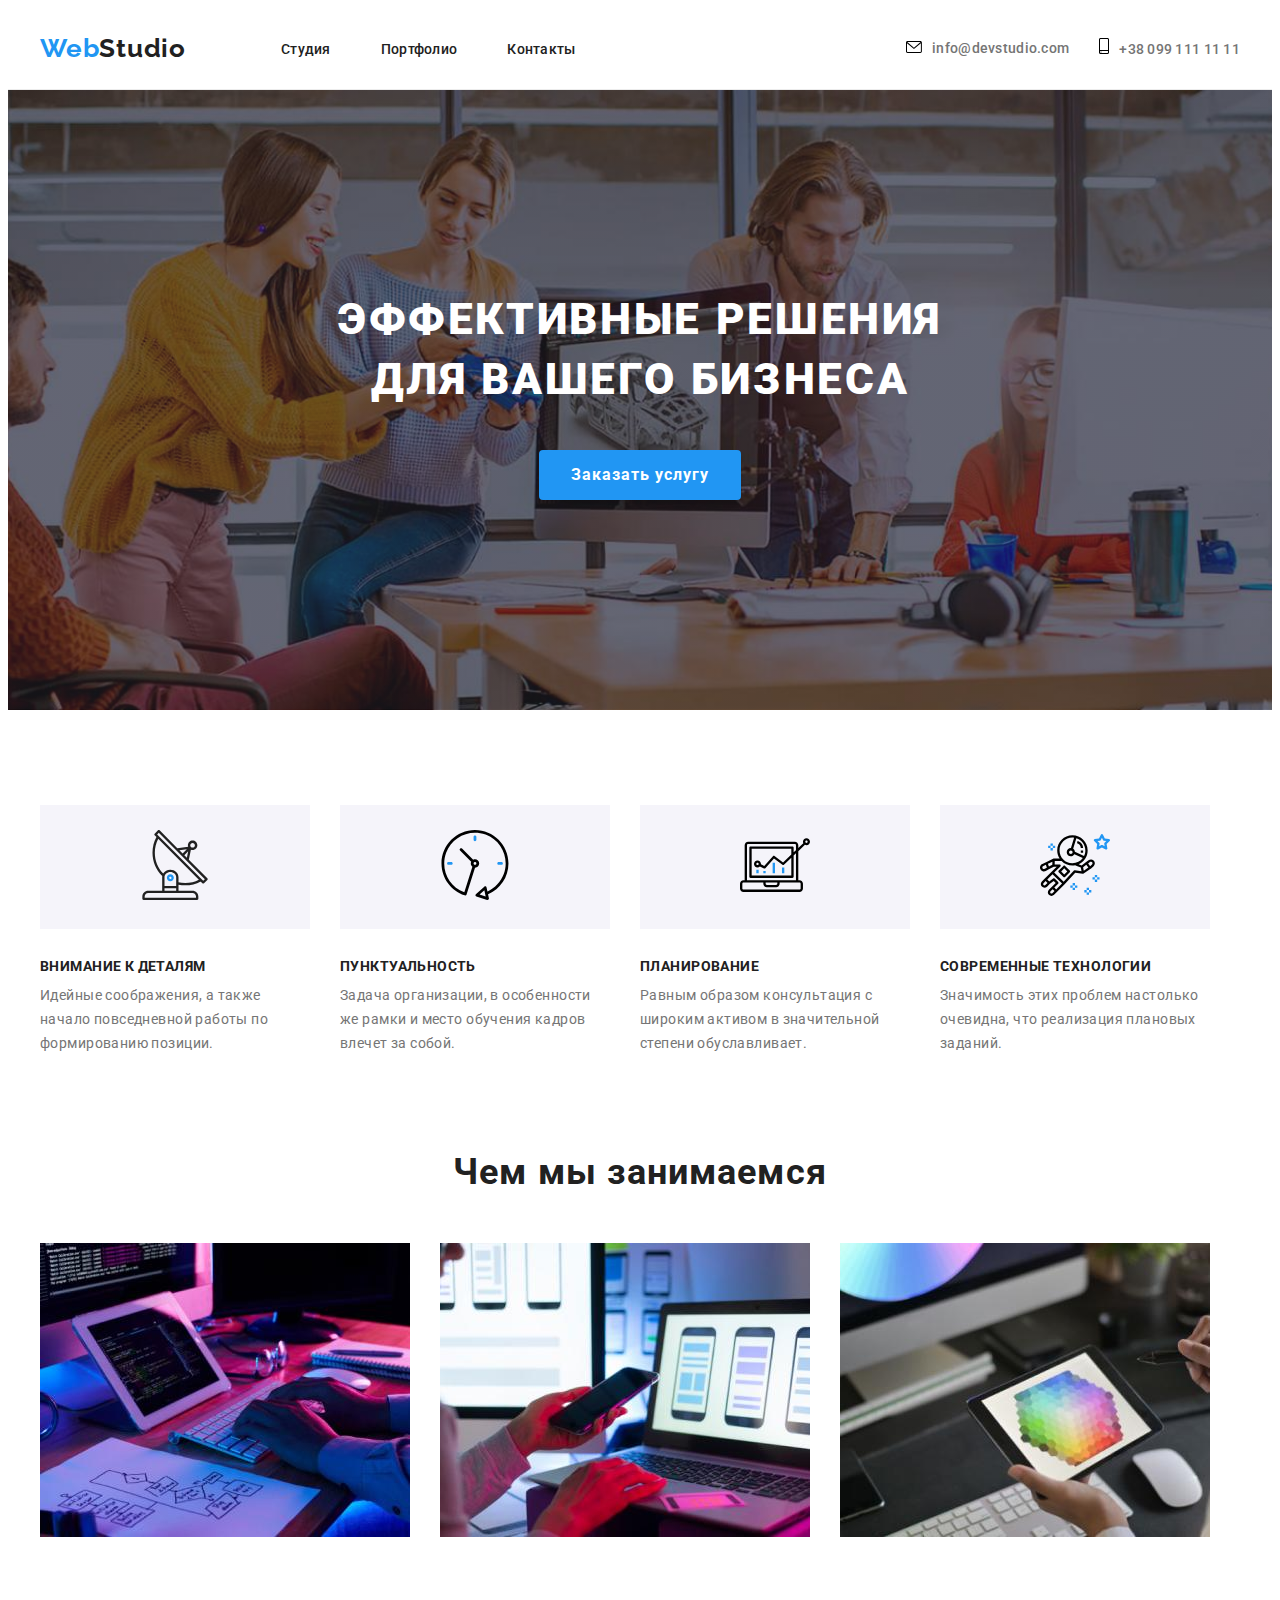
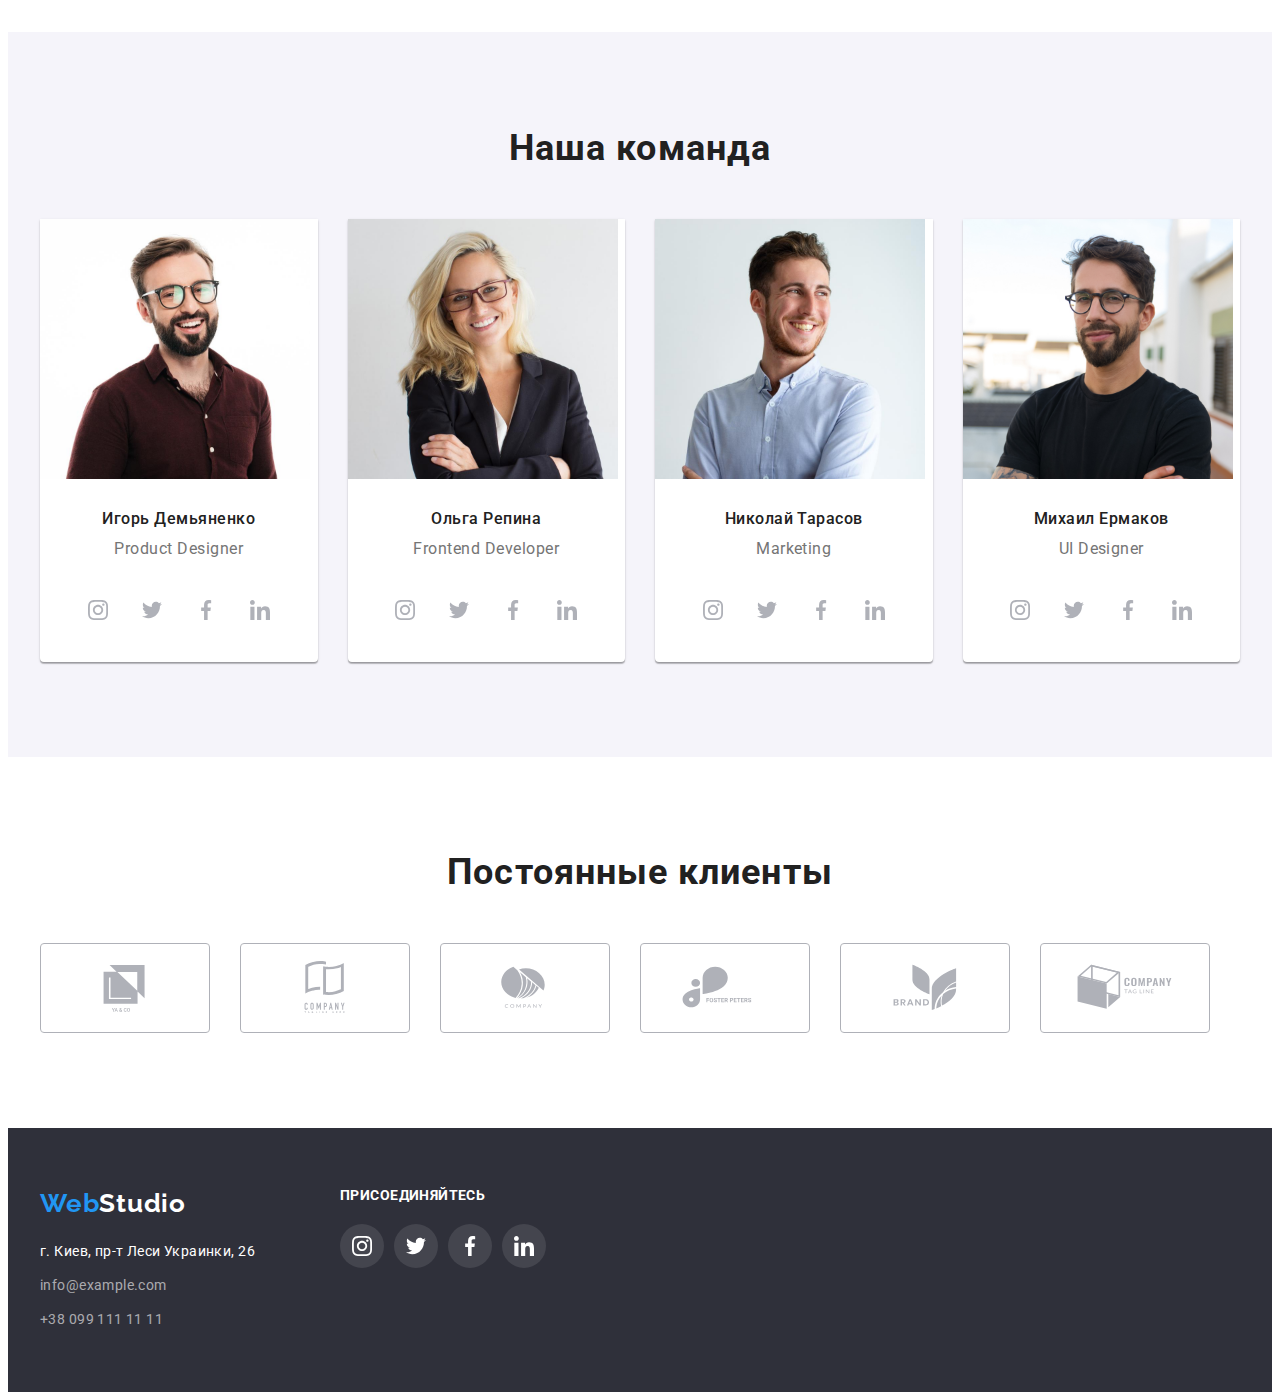
==== index.html @ cc3c2257 "start" ====
<!DOCTYPE html>
<html lang="ru">
  <head>
    <meta charset="UTF-8" />
    <meta http-equiv="X-UA-Compatible" content="IE=edge" />
    <meta name="viewport" content="width=device-width, initial-scale=1.0" />
    <title lang="en">WebStudio</title>
    <link rel="preconnect" href="https://fonts.googleapis.com" />
    <link rel="preconnect" href="https://fonts.gstatic.com" crossorigin />
    <link
      href="https://fonts.googleapis.com/css2?family=Raleway:wght@700&display=swap"
      rel="stylesheet"
    />
    <link rel="preconnect" href="https://fonts.googleapis.com" />
    <link rel="preconnect" href="https://fonts.gstatic.com" crossorigin />
    <link
      href="https://fonts.googleapis.com/css2?family=Roboto:wght@400;500;700;900&display=swap"
      rel="stylesheet"
    />
    <link
      rel="stylesheet"
      href="https://cdnjs.cloudflare.com/ajax/libs/modern-normalize/1.1.0/modern-normalize.min.css"
      integrity="sha512-wpPYUAdjBVSE4KJnH1VR1HeZfpl1ub8YT/NKx4PuQ5NmX2tKuGu6U/JRp5y+Y8XG2tV+wKQpNHVUX03MfMFn9Q=="
      crossorigin="anonymous"
      referrerpolicy="no-referrer"
    />
    <link rel="stylesheet" href="./css/style.css" />
  </head>
  <body>
    <header class="header">
      <div class="container header-container">
        <nav class="header-nav">
          <a
            href="https://uk.wikipedia.org/wiki/%D0%92%D0%B5%D0%B1"
            target="_blank"
            rel="noopener noreferrer"
            class="logo link"
            >Web<span class="logo-black">Studio</span></a
          >
          <ul class="list menu-list">
            <li class="menu-item">
              <a class="menu link" href="./index.html">Студия</a>
            </li>
            <li class="menu-item">
              <a
                class="menu link"
                href="./portfolio.html"
                rel="noopener noreferrer"
                >Портфолио</a
              >
            </li>
            <li class="menu-item">
              <a
                class="menu link"
                href="./contacts.html"
                rel="noopener noreferrer"
                >Контакты</a
              >
            </li>
          </ul>
        </nav>
        <div class="header-conect">
          <div class="header-mailto">
          <a class="header-contact link" href="mailto:info@example.com"
            ><svg class="header-icon" width="16px" height="12px">
              <use href="./img/icons.svg#icon-envelope"></use>
            </svg>info@devstudio.com</a
          >
          </div>
          <div class="header-tel">
            <a href="" class="header-link">
          <a class="header-contact link" href="tel:++380991111111"
            ><svg class="header-icon" width="10px" height="16px">
              <use href="./img/icons.svg#icon-smartphone"></use>
            </svg>+38 099 111 11 11</a
          >
          </div>
        </div>
      </div>
    </header>
    <main>
      <section class="hero">
        <div class="hero-container container">
          <h1 class="hero-text">ЭФФЕКТИВНЫЕ РЕШЕНИЯ ДЛЯ ВАШЕГО БИЗНЕСА</h1>
          <button type="button" class="hero-btn">Заказать услугу</button>
        </div>
      </section>
      <section class="feature-container">
        <div class="container">
          <ul class="list feature-list">
            <li class="feature-containers">
              <div class="feature-img">
                <a href="" class="feature-sprite">
                  <svg class="feature-icon" width="70px" height="70px">
                    <use href=./img/icons.svg#icon-antenna1></use>
                  </svg>
                </a>
              </div>
              <h3 class="feature-title">Внимание к деталям</h3>
              <p class="feature-text">
                Идейные соображения, а также начало повседневной работы по
                формированию позиции.
              </p>
            </li>
            <li class="feature-containers">
              <div class="feature-img">
                <a href="" class="feature-sprite">
                  <svg class="feature-icon" width="70px" height="70px">
                    <use href=./img/icons.svg#icon-clock1></use>
                  </svg>
                </a>
              </div>
              <h3 class="feature-title">Пунктуальность</h3>
              <p class="feature-text">
                Задача организации, в особенности же рамки и место обучения
                кадров влечет за собой.
              </p>
            </li>
            <li class="feature-containers">
              <div class="feature-img">
                <a href="" class="feature-sprite">
                  <svg class="feature-icon" width="70px" height="70px">
                    <use href=./img/icons.svg#icon-diagram1></use>
                  </svg>
                </a>
              </div>
              <h3 class="feature-title">Планирование</h3>
              <p class="feature-text">
                Равным образом консультация с широким активом в значительной
                степени обуславливает.
              </p>
            </li>
            <li class="feature-containers">
              <div class="feature-img">
                <a href="" class="feature-sprite">
                  <svg class="feature-icon" width="70px" height="70px">
                    <use href=./img/icons.svg#icon-astronaut1></use>
                  </svg>
                </a>
              </div>
              <h3 class="feature-title">Современные технологии</h3>
              <p class="feature-text">
                Значимость этих проблем настолько очевидна, что реализация
                плановых заданий.
              </p>
            </li>
          </ul>
        </div>
      </section>
      <section class="work">
        <div class="container">
          <h2 class="work-title">Чем мы занимаемся</h2>
          <ul class="list work-container">
            <li class="img-work">
              <img
                src="./img/box1.jpg"
                alt="Человек работает за пк с маленьким монитором с кодом"
                width="370"
                height="294"
                class="img-work"
              />
            </li>
            <li class="img-work">
              <img
                src="./img/box2.jpg"
                alt="Человек работает над дизайном программы для телефона при этом держа телефон в руках"
                width="370"
                height="294"
                class="img-work"
              />
            </li>
            <li class="img-work">
              <img
                src="./img/box3.jpg"
                alt="Человек работает на планшете с цветовой палитрой"
                width="370"
                height="294"
                class="img-work"
              />
            </li>
          </ul>
        </div>
      </section>
      <section class="team">
        <div class="container">
          <h2 class="main-title">Наша команда</h2>
          <ul class="list main-container">
            <li class="card1 main-img">
              <img
                src="./img/img(3).jpg"
                alt="Улыбающийся мужчина в коричневой рубашке и очках"
                width="270"
                height="260"
              />
              <div class="main-info">
                <h3 class="name">Игорь Демьяненко</h3>
                <p lang="en" class="profession">Product Designer</p>
                <ul class="master-social list social-list">
                  <li class="social-item">
                    <a href="" class="social-link">
                      <svg class="social-icon" width="20px" height="20px">
                        <use href="./img/icons.svg#icon-instagram2"></use>
                      </svg>
                    </a>
                  </li>
                  <li class="social-item">
                    <a href="" class="social-link">
                      <svg class="social-icon" width="20px" height="20px">
                        <use href="./img/icons.svg#icon-twitter1"></use>
                      </svg>
                    </a>
                  </li>
                  <li class="social-item">
                    <a href="" class="social-link">
                      <svg class="social-icon" width="20px" height="20px">
                        <use href="./img/icons.svg#icon-facebook1"></use>
                      </svg>
                    </a>
                  </li>
                  <li class="social-item">
                    <a href="" class="social-link">
                      <svg class="social-icon" width="20px" height="20px">
                        <use href="./img/icons.svg#icon-linkedin1"></use>
                      </svg>
                    </a>
                  </li>
                </ul>
              </div>
            </li>
            <li class="card2 main-img">
              <img
                src="./img/img(2).jpg"
                alt="Улыбающаяся блондинка в белой блузке, в строгом пиджаке и очках"
                width="270"
                height="260"
              />
              <div class="main-info">
                <h3 class="name">Ольга Репина</h3>
                <p lang="en" class="profession">Frontend Developer</p>
                <ul class="master-social list social-list">
                  <li class="social-item">
                    <a href="" class="social-link">
                      <svg class="social-icon" width="20px" height="20px">
                        <use href="./img/icons.svg#icon-instagram2"></use>
                      </svg>
                    </a>
                  </li>
                  <li class="social-item">
                    <a href="" class="social-link">
                      <svg class="social-icon" width="20px" height="20px">
                        <use href="./img/icons.svg#icon-twitter1"></use>
                      </svg>
                    </a>
                  </li>
                  <li class="social-item">
                    <a href="" class="social-link">
                      <svg class="social-icon" width="20px" height="20px">
                        <use href="./img/icons.svg#icon-facebook1"></use>
                      </svg>
                    </a>
                  </li>
                  <li class="social-item">
                    <a href="" class="social-link">
                      <svg class="social-icon" width="20px" height="20px">
                        <use href="./img/icons.svg#icon-linkedin1"></use>
                      </svg>
                    </a>
                  </li>
                </ul>
              </div>
            </li>
            <li class="card3 main-img">
              <img
                src="./img/img(1).jpg"
                alt="Улыбающийся мужчина в голубой рубашке"
                width="270"
                height="260"
              />
              <div class="main-info">
                <h3 class="name">Николай Тарасов</h3>
                <p lang="en" class="profession">Marketing</p>
                <ul class="master-social list social-list">
                  <li class="social-item">
                    <a href="" class="social-link">
                      <svg class="social-icon" width="20px" height="20px">
                        <use href="./img/icons.svg#icon-instagram2"></use>
                      </svg>
                    </a>
                  </li>
                  <li class="social-item">
                    <a href="" class="social-link">
                      <svg class="social-icon" width="20px" height="20px">
                        <use href="./img/icons.svg#icon-twitter1"></use>
                      </svg>
                    </a>
                  </li>
                  <li class="social-item">
                    <a href="" class="social-link">
                      <svg class="social-icon" width="20px" height="20px">
                        <use href="./img/icons.svg#icon-facebook1"></use>
                      </svg>
                    </a>
                  </li>
                  <li class="social-item">
                    <a href="" class="social-link">
                      <svg class="social-icon" width="20px" height="20px">
                        <use href="./img/icons.svg#icon-linkedin1"></use>
                      </svg>
                    </a>
                  </li>
                </ul>
              </div>
            </li>
            <li class="card4 main-img">
              <img
                src="./img/img.jpg"
                alt="Ухмыляющийся мужчина в черной футболке и очках"
                width="270"
                height="260"
              />
              <div class="main-info">
                <h3 class="name">Михаил Ермаков</h3>
                <p lang="en" class="profession">UI Designer</p>
                <ul class="master-social list social-list">
                  <li class="social-item">
                    <a href="" class="social-link">
                      <svg class="social-icon" width="20px" height="20px">
                        <use href="./img/icons.svg#icon-instagram2"></use>
                      </svg>
                    </a>
                  </li>
                  <li class="social-item">
                    <a href="" class="social-link">
                      <svg class="social-icon" width="20px" height="20px">
                        <use href="./img/icons.svg#icon-twitter1"></use>
                      </svg>
                    </a>
                  </li>
                  <li class="social-item">
                    <a href="" class="social-link">
                      <svg class="social-icon" width="20px" height="20px">
                        <use href="./img/icons.svg#icon-facebook1"></use>
                      </svg>
                    </a>
                  </li>
                  <li class="social-item">
                    <a href="" class="social-link">
                      <svg class="social-icon" width="20px" height="20px">
                        <use href="./img/icons.svg#icon-linkedin1"></use>
                      </svg>
                    </a>
                  </li>
                </ul>
              </div>
            </li>
          </ul>
        </div>
      </section> 
      <section class="clients">
        <div class="container">
          <h2 class="clients-title">Постоянные клиенты</h2>
          <ul class="list clients-container">
            <li class="clients-item">
              <a href="" class="clients-link">
                <svg class="clients-icon" width="110px" height=60px>
                  <use href="./img/icons.svg#icon-logo"></use>
                </svg>
              </a>
            </li>
            <li class="clients-item">
              <a href="" class="clients-link">
                <svg class="clients-icon" width="110px" height=60px>
                  <use href="./img/icons.svg#icon-logo1"></use>
                </svg>
              </a>
            </li>
            <li class="clients-item">
              <a href="" class="clients-link">
                <svg class="clients-icon" width="110px" height=60px>
                  <use href="./img/icons.svg#icon-logo2"></use>
                </svg>
              </a>
            </li>
            <li class="clients-item">
              <a href="" class="clients-link">
                <svg class="clients-icon" width="110px" height=60px>
                  <use href="./img/icons.svg#icon-logo3"></use>
                </svg>
              </a>
            </li>
            <li class="clients-item">
              <a href="" class="clients-link">
                <svg class="clients-icon" width="110px" height=60px>
                  <use href="./img/icons.svg#icon-logo4"></use>
                </svg>
              </a>
            </li>
            <li class="clients-item">
              <a href="" class="clients-link">
                <svg class="clients-icon" width="110px" height=60px>
                  <use href="./img/icons.svg#icon-logo5"></use>
                </svg>
              </a>
            </li>
          </ul>
        </div>
      </section>
    </main>
    <footer class="footer">
      <div class="container footer-container">
        <address class="footer-contact">
          <a href="https://uk.wikipedia.org/wiki/%D0%92%D0%B5%D0%B1" target="_blank" rel="noopener noreferrer"
            class="footer-logo link">Web<span class="logo-white">Studio</span></a>
          <div class="map">
            <a
              href="https://goo.gl/maps/b4mxkCM2vyuj6qED6"
              target="_blank"
              class="address link"
              >г. Киев, пр-т Леси Украинки, 26</a
            >
          </div>
          <div class="mail">
            <a href="mailto:info@example.com" class="footer-contact link"
              >info@example.com</a
            >
          </div>
          <div class="tel">
            <a href="tel:++380991111111" class="footer-contact link"
              >+38 099 111 11 11</a
            >
        </address>
        <div class="footer-social">
          <p class="footer-socials">присоединяйтесь</p>
          <ul class="master-social list footer-social-list">
            <li class="footer-social-item">
              <a href="" class="footer-social-link">
                <svg class="footer-social-icon" width="20px" height="20px">
                  <use href="./img/icons.svg#icon-instagram2"></use>
                </svg>
              </a>
            </li>
            <li class="footer-social-item">
              <a href="" class="footer-social-link">
                <svg class="footer-social-icon" width="20px" height="20px">
                  <use href="./img/icons.svg#icon-twitter1"></use>
                </svg>
              </a>
            </li>
            <li class="footer-social-item">
              <a href="" class="footer-social-link">
                <svg class="footer-social-icon" width="20px" height="20px">
                  <use href="./img/icons.svg#icon-facebook1"></use>
                </svg>
              </a>
            </li>
            <li class="footer-social-item">
              <a href="" class="footer-social-link">
                <svg class="footer-social-icon" width="20px" height="20px">
                  <use href="./img/icons.svg#icon-linkedin1"></use>
                </svg>
              </a>
            </li>
          </ul>
        </div>
      </div>
    </footer>
  </body>
</html>
---- css/style.css ----
:root {
  --header-nav-color: #212121;
  --header-a-color: #757575;
  --logo-color: #2196f3;
  --main-h-color: #212121;
  --main-p-color: #757575;
  --footer-addres-color: #ffffff;
  --footer-a-color: rgba(255, 255, 255, 0.6);
}
body {
  font-family: "Roboto", sans-serif;
  background-color: #ffffff;
}
.list {
  list-style: none;
}
.link {
  text-decoration: none;
}
.link:hover,
.link:focus {
  color: var(--logo-color);
}
.container {
  width: 1200px;
  padding-left: 15px;
  padding-right: 15px;
  margin: 0 auto;
}

p,
h1,
h2,
h3,
h4,
h5,
h6 {
  margin: 0;
}

ul {
  margin: 0;
  padding: 0;
}

button {
  cursor: pointer;
}
img {
  display: block;
  max-width: 100%;
}
/*-----header-----*/
.menu {
  font-weight: 500;
  font-size: 14px;
  line-height: 1.14;
  letter-spacing: 0.02em;
  color: var(--header-nav-color);
}
.menu-list {
  display: flex;
}
.menu-item:not(last-child) {
  margin-right: 50px;
}
.header-contact {
  font-weight: 500;
  font-size: 14px;
  line-height: 1.14;
  letter-spacing: 0.02em;
  color: var(--header-a-color);
}
.header-nav {
  display: flex;
  align-items: center;
}
.header-container {
  display: flex;
  align-items: center;
}
.header-conect {
  margin-left: auto;
  display: flex;
}
.logo {
  margin-right: 95px;
}
.header {
  padding-top: 25px;
  padding-bottom: 25px;
  border-bottom: 1px solid #ececec;
}
.header-tel {
  margin-left: 30px;
  display: flex;
}
.header-icon {
  margin-right: 10px;
}
.header-contact {
  text-decoration: none;
}
.header-contact:hover,
.header-contact:focus {
  color: var(--logo-color);
  fill: var(--logo-color);
}
/*----------header---------*/
/*-----hero-----*/
.hero {
  padding-top: 200px;
  padding-bottom: 210px;
  background-image: linear-gradient(
      rgba(47, 48, 58, 0.4),
      rgba(47, 48, 58, 0.4)
    ),
    url(../img/hero-bg\(1\).jpg);
  background-repeat: no-repeat;
  background-size: cover;
  background-position: center;
}
.hero-text {
  font-weight: 900;
  font-size: 44px;
  line-height: 1.36;
  text-align: center;
  letter-spacing: 0.06em;
  text-transform: uppercase;
  color: var(--footer-addres-color);
}
.hero-text {
  max-width: 700px;
  margin: 0 auto;
  margin-bottom: 40px;
}
.hero-btn {
  font-family: Roboto, sans-serif;
  font-weight: 700;
  font-size: 16px;
  line-height: 1.87;
  display: flex;
  align-items: center;
  text-align: center;
  letter-spacing: 0.06em;
  color: var(--footer-addres-color);
  background-color: var(--logo-color);
}
.hero-btn {
  padding-left: 32px;
  padding-top: 10px;
  padding-bottom: 10px;
  padding-right: 32px;
  margin: 0 auto;
  border: none;
  border-radius: 3px;
  box-shadow: 0px 4px 4px rgba(0, 0, 0, 0.15);
  border-radius: 4px;
}
.hero-btn :active {
  box-shadow: none;
}
/*----------hero----------*/
/*----------body----------*/
.logo {
  font-family: Raleway;
  font-weight: 700;
  font-size: 26px;
  line-height: 1.19;
  letter-spacing: 0.03em;
  color: #2196f3;
}
.logo-black {
  color: var(--header-nav-color);
}
.logo-white {
  color: var(--footer-addres-color);
}
/*-----feature----*/
.feature-title {
  font-weight: 700;
  font-size: 14px;
  line-height: 1.14;
  letter-spacing: 0.03em;
  text-transform: uppercase;
  color: var(--main-h-color);
}
.feature-text {
  font-size: 14px;
  line-height: 1.71;
  letter-spacing: 0.03em;
  color: var(--main-p-color);
}
.feature-list {
  display: flex;
}
.feature-container {
  padding-top: 95px;
  padding-bottom: 95px;
}
.feature-title {
  margin-bottom: 10px;
}
.feature-containers {
  max-width: 270px;
}
.feature-containers:not(last-child) {
  margin-right: 30px;
}
.feature-img {
  padding: 25px 100px;
  background: #f5f4fa;
  margin-bottom: 30px;
}

/*-----feature----*/
/*-----work-----*/
.work-title {
  font-weight: 700;
  font-size: 36px;
  line-height: 1.17;
  text-align: center;
  letter-spacing: 0.03em;
  color: var(--main-h-color);
}
.work-title {
  margin-bottom: 50px;
}
.work-container {
  display: flex;
}
.img-work:not(last-shild) {
  margin-right: 30px;
}
.work {
  padding-bottom: 95px;
}
/*-----work-----*/
/*-----main-----*/
.main-title {
  font-weight: 700;
  font-size: 36px;
  line-height: 1.17;
  text-align: center;
  letter-spacing: 0.03em;
  color: var(--main-h-color);
}
.name {
  margin-bottom: 10px;

  font-weight: 500;
  font-size: 16px;
  line-height: 1.19;
  letter-spacing: 0.03em;
  text-align: center;
  color: var(--main-h-color);
}
.profession {
  font-size: 16px;
  line-height: 1.19;
  letter-spacing: 0.03em;
  text-align: center;
  color: var(--main-p-color);
  margin-bottom: 30px;
}
.main-container {
  display: flex;
  margin-left: -30px;
  margin-top: 50px;
}
.main-img {
  flex-basis: calc((100% - 4 * 30px) / 4);
  margin-left: 30px;
}
.main-img {
  background: #ffffff;
  box-shadow: 0px 1px 3px rgba(0, 0, 0, 0.12), 0px 1px 1px rgba(0, 0, 0, 0.14),
    0px 2px 1px rgba(0, 0, 0, 0.2);
  border-radius: 0px 0px 4px 4px;
}
.team {
  padding-top: 95px;
  padding-bottom: 95px;

  background: #f5f4fa;
}
.main-info {
  padding-bottom: 30px;
  padding-top: 30px;
}
.social-item {
  width: 44px;
  height: 44px;
  margin-right: 10px;
}
.social-item:last-child {
  margin-right: 0;
}
.social-link {
  width: 100%;
  height: 100%;
  border-radius: 50%;
  display: flex;
  align-items: center;
  justify-content: center;
  color: #757575;
}
.social-link:hover,
.social-link:focus {
  background-color: #2196f3;
}
.social-link:hover,
.social-link:focus .social-icon {
  fill: #ffffff;
}
.social-list {
  display: flex;
  justify-content: center;
}
.social-link {
  fill: #afb1b8;
}
/*-----main-----*/
/*------clients------*/
.clients {
  padding-top: 95px;
  padding-bottom: 95px;
}
.clients-title {
  font-weight: 700;
  font-size: 36px;
  line-height: 1.16;
  text-align: center;
  letter-spacing: 0.03em;
  color: #212121;
  margin-bottom: 50px;
}
.clients-container {
  display: flex;
  justify-content: center;
}
.clients-link {
  width: 100%;
  height: 100%;
  display: flex;
  align-items: center;
  justify-content: center;
  background-color: rgba(255, 255, 255, 0.1);
}
.clients-list {
  display: flex;
}
.clients-item {
  width: 170px;
  height: 90px;
  margin-right: 30px;
  border: 1px solid #afb1b8;
  box-sizing: border-box;
  border-radius: 4px;
}
.clients-item:hover,
.clients-item:focus {
  border-color: var(--logo-color);
}
.clients-link:hover,
.clients-link:focus {
  fill: var(--logo-color);
}
.clients-link {
  fill: #afb1b8;
}
/*--------clients------/
/*-----footer-----*/
.footer-contact {
  font-size: 14px;
  font-style: normal;
  line-height: 1.71;
  letter-spacing: 0.03em;
  color: rgba(255, 255, 255, 0.6);
  min-width: 230px;
  margin-right: 70px;
}
.footer {
  background-color: #2f303a;
  padding-top: 60px;
  padding-bottom: 60px;
}
.address {
  font-size: 14px;
  line-height: 1.71;
  letter-spacing: 0.03em;
  color: var(--footer-addres-color);
}
.footer-logo {
  font-family: Raleway;
  font-weight: 700;
  font-size: 26px;
  line-height: 1.19;
  letter-spacing: 0.03em;
  color: #2196f3;
}
.map {
  margin-top: 20px;
}
.mail {
  margin-bottom: 10px;
  margin-top: 10px;
}
.footer-container {
  display: flex;
}
.footer-social-link {
  width: 100%;
  height: 100%;
  border-radius: 50%;
  display: flex;
  align-items: center;
  justify-content: center;
  background-color: rgba(255, 255, 255, 0.1);
}
.footer-social-link:hover,
.footer-social-link:focus {
  background-color: #2196f3;
}
.footer-social-link:hover,
.footer-social-link:focus .footer-social-icon {
  fill: #ffffff;
}
.footer-social-list {
  display: flex;
}
.footer-social-item {
  width: 44px;
  height: 44px;
  margin-right: 10px;
}
.footer-social-item:last-child {
  margin-right: 0;
}
.footer-socials {
  margin-bottom: 20px;
  font-weight: 700;
  font-size: 14px;
  line-height: 1.14;
  letter-spacing: 0.03em;
  text-transform: uppercase;
  color: #ffffff;
}
.footer-social-icon {
  fill: #ffffff;
}
/*-----footer-----*/
/*-----porfolio----*/
.proj-name {
  font-weight: 700;
  font-size: 18px;
  line-height: 2;
  letter-spacing: 0.06em;
  color: var(--main-h-color);
}
.proj-text {
  font-size: 16px;
  line-height: 1.87;
  letter-spacing: 0.03em;
  color: var(--main-p-color);
}
.filter {
  font-family: Roboto;
  border: none;
  font-weight: 500;
  font-size: 16px;
  line-height: 1.62;
  letter-spacing: 0.03em;
  color: var(--main-h-color);
  border-radius: 3px;
}
.filters {
  width: 611px;
  height: 54px;
  left: 495px;
  top: 174px;
}
.filter:hover,
.filter:focus {
  background-color: var(--logo-color);
  color: var(--footer-addres-color);
  cursor: pointer;
  box-shadow: 0px 3px 1px rgba(0, 0, 0, 0.1), 0px 1px 2px rgba(0, 0, 0, 0.08),
    0px 2px 2px rgba(0, 0, 0, 0.12);
  border-radius: 4px;
}
.filter {
  padding: 6px 22px;
}
.filtered:not(:last-child) {
  margin-right: 10px;
}
.portfolio-btn {
  border-radius: 4px;
  border-color: #f5f4fa;
  margin-bottom: 50px;
  display: flex;
  text-align: center;
  justify-content: center;
  height: 38px;
}
.portfolio-list {
  display: flex;
  flex-wrap: wrap;
  margin-left: -30px;
  margin-bottom: -30px;
}
.project {
  margin-bottom: 30px;
  flex-basis: calc((100% - 90px) / 3);
  margin-left: 30px;
}
.project:hover {
  background: #ffffff;
  border: 1px solid #eeeeee;
  box-sizing: border-box;
  box-shadow: 0px 1px 1px rgba(0, 0, 0, 0.12), 0px 4px 4px rgba(0, 0, 0, 0.06),
    1px 4px 6px rgba(0, 0, 0, 0.16);
}
.img-description {
  border-bottom: 1px solid #eeeeee;
  border-right: 1px solid #eeeeee;
  border-left: 1px solid #eeeeee;
  padding: 20px 24px;
}
.portfolio {
  padding: 95px 0;
}
.portfolio-container {
  margin-top: 30px;
}
/*-----porfolio----*/
/*----------body----------*/
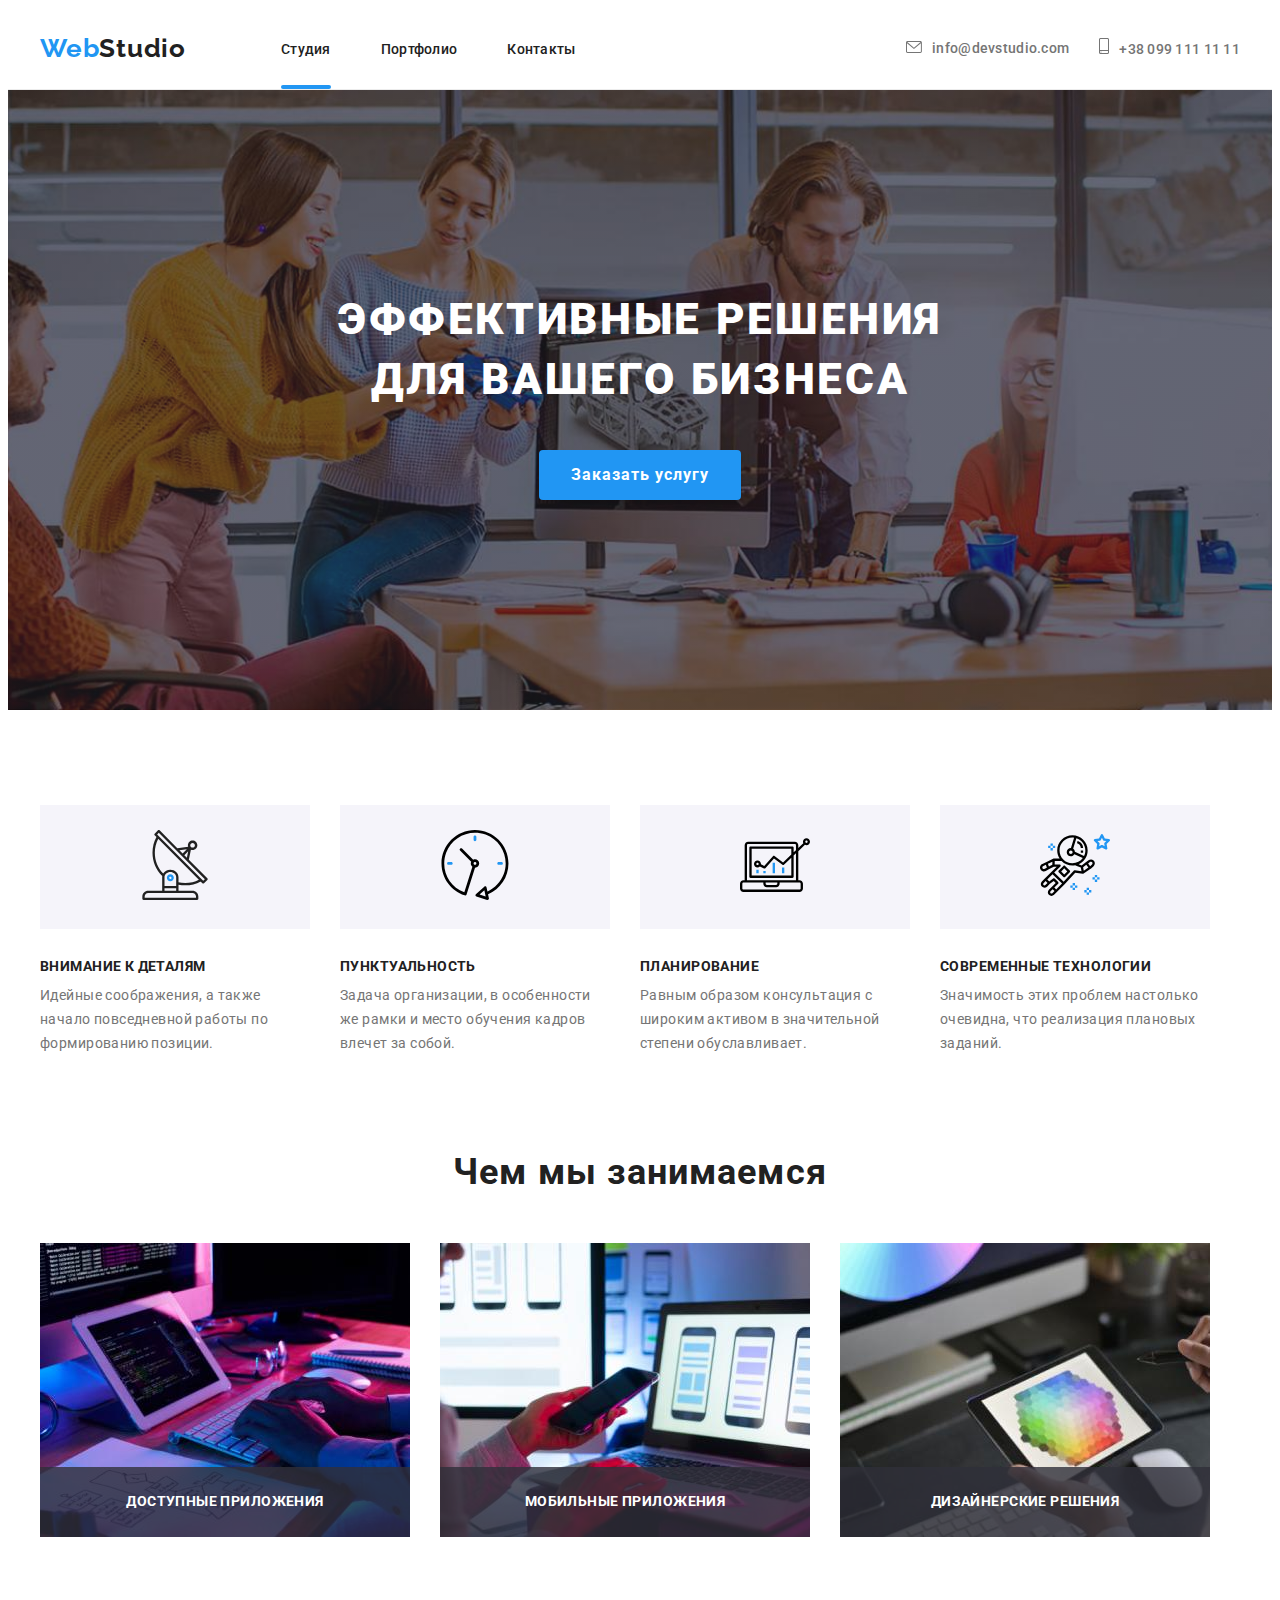
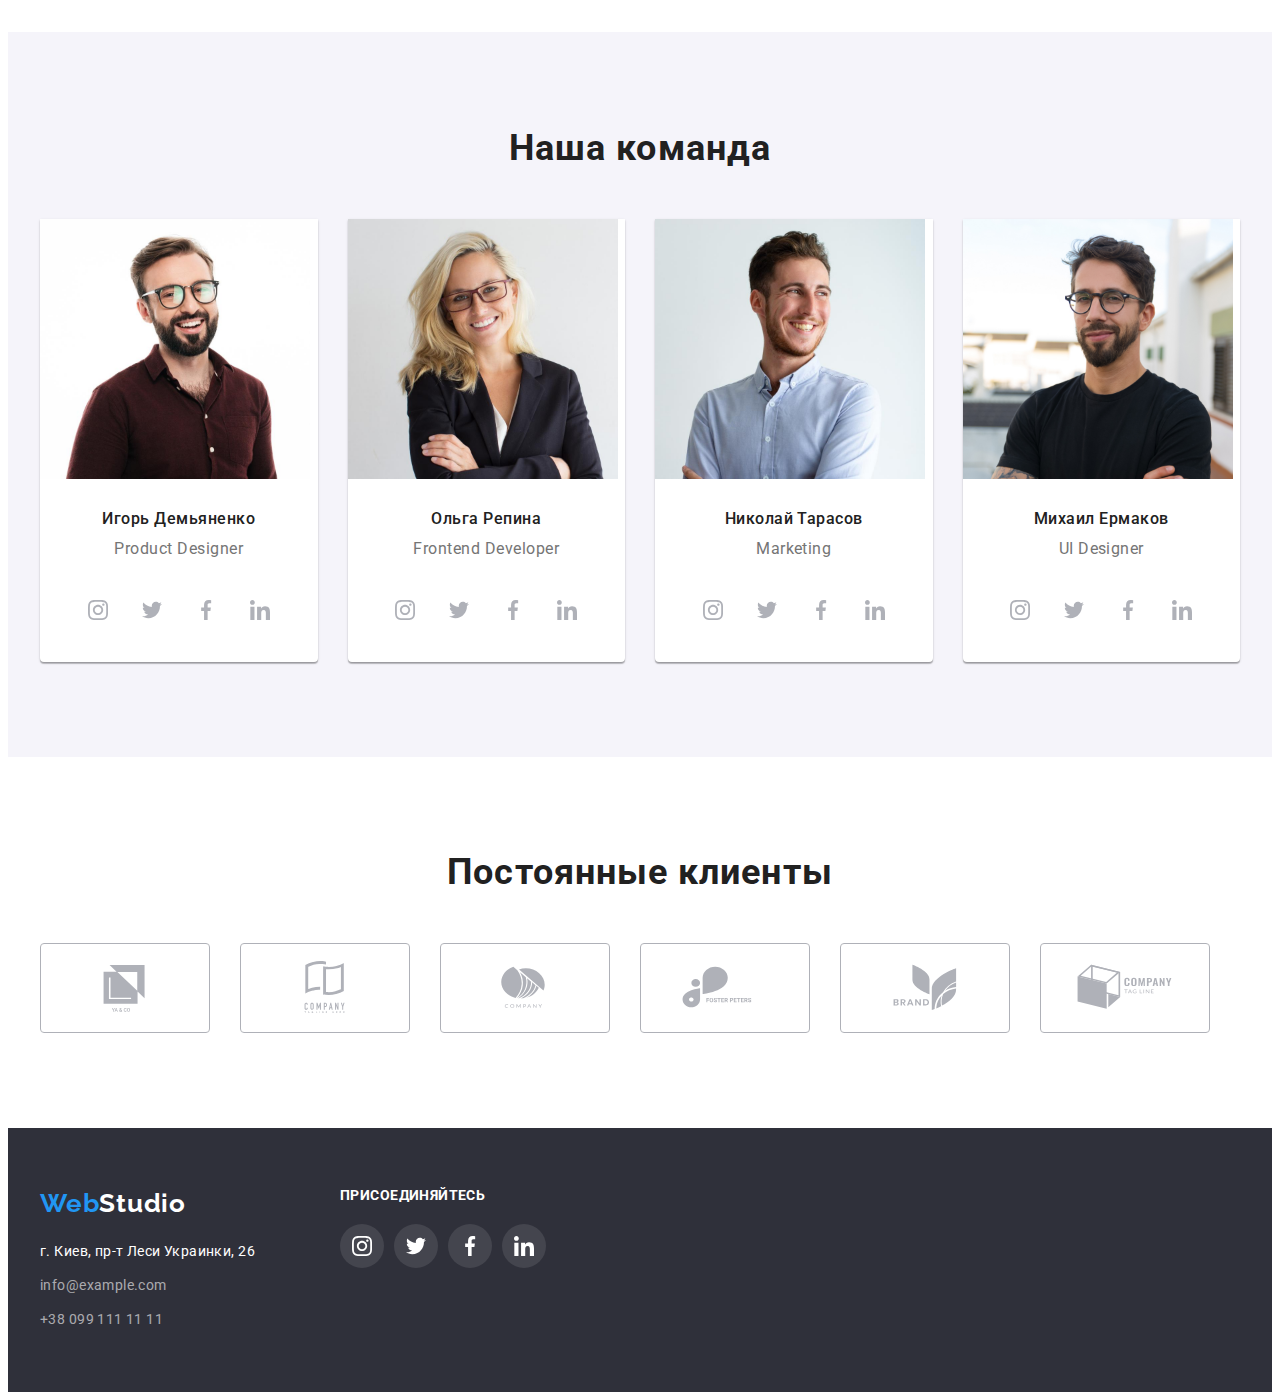
==== commit a02889f2: "comp" ====
--- a/index.html
+++ b/index.html
@@ -39,7 +39,7 @@
           >
           <ul class="list menu-list">
             <li class="menu-item">
-              <a class="menu link" href="./index.html">Студия</a>
+              <a class="menu link current" href="./index.html">Студия</a>
             </li>
             <li class="menu-item">
               <a
@@ -82,7 +82,7 @@
       <section class="hero">
         <div class="hero-container container">
           <h1 class="hero-text">ЭФФЕКТИВНЫЕ РЕШЕНИЯ ДЛЯ ВАШЕГО БИЗНЕСА</h1>
-          <button type="button" class="hero-btn">Заказать услугу</button>
+          <button type="button" class="hero-btn" data-modal-open>Заказать услугу</button>
         </div>
       </section>
       <section class="feature-container">
@@ -152,6 +152,7 @@
           <h2 class="work-title">Чем мы занимаемся</h2>
           <ul class="list work-container">
             <li class="img-work">
+              <div class="work-img-wrap">
               <img
                 src="./img/box1.jpg"
                 alt="Человек работает за пк с маленьким монитором с кодом"
@@ -159,8 +160,13 @@
                 height="294"
                 class="img-work"
               />
+              <p class="work-img-text">
+                доступные приложения
+              </p>
+              </div>
             </li>
             <li class="img-work">
+              <div class="work-img-wrap">
               <img
                 src="./img/box2.jpg"
                 alt="Человек работает над дизайном программы для телефона при этом держа телефон в руках"
@@ -168,8 +174,13 @@
                 height="294"
                 class="img-work"
               />
+              <p class="work-img-text">
+                мобильные приложения
+              </p>
+              </div>
             </li>
             <li class="img-work">
+              <div class="work-img-wrap">
               <img
                 src="./img/box3.jpg"
                 alt="Человек работает на планшете с цветовой палитрой"
@@ -177,6 +188,10 @@
                 height="294"
                 class="img-work"
               />
+              <p class="work-img-text">
+                дизайнерские решения
+              </p>
+              </div>
             </li>
           </ul>
         </div>
@@ -464,5 +479,15 @@
         </div>
       </div>
     </footer>
+    <div class="backdrop is-hidden" data-modal>
+      <div class="modal">
+        <button type="button" class="modal-btn" data-modal-close>
+            <svg class="modal-icon" width="18px" height="18px">
+              <use href="./img/icons.svg#icon-close-black"></use>
+            </svg>
+        </button>
+      </div>
+    </div>
+    <script src="./js/modal.js"></script>
   </body>
 </html>
--- a/css/style.css
+++ b/css/style.css
@@ -57,6 +57,17 @@
   line-height: 1.14;
   letter-spacing: 0.02em;
   color: var(--header-nav-color);
+  position: relative;
+}
+.menu.current::after {
+  content: "";
+  width: 100%;
+  position: absolute;
+  height: 4px;
+  border-radius: 2px;
+  bottom: -32px;
+  display: block;
+  background-color: #2196f3;
 }
 .menu-list {
   display: flex;
@@ -70,6 +81,7 @@
   line-height: 1.14;
   letter-spacing: 0.02em;
   color: var(--header-a-color);
+  fill: #757575;
 }
 .header-nav {
   display: flex;
@@ -235,6 +247,28 @@
 .work {
   padding-bottom: 95px;
 }
+.work-img-text {
+  font-weight: 700;
+  font-size: 14px;
+  line-height: 1.14;
+  text-align: center;
+  letter-spacing: 0.03em;
+  text-transform: uppercase;
+  color: #ffffff;
+}
+.work-img-text {
+  position: absolute;
+  bottom: 0;
+  left: 0;
+  background: rgba(47, 48, 58, 0.8);
+  padding-top: 27px;
+  padding-bottom: 27px;
+  width: 100%;
+  justify-content: center;
+}
+.img-work {
+  position: relative;
+}
 /*-----work-----*/
 /*-----main-----*/
 .main-title {
@@ -516,9 +550,6 @@
   margin-left: 30px;
 }
 .project:hover {
-  background: #ffffff;
-  border: 1px solid #eeeeee;
-  box-sizing: border-box;
   box-shadow: 0px 1px 1px rgba(0, 0, 0, 0.12), 0px 4px 4px rgba(0, 0, 0, 0.06),
     1px 4px 6px rgba(0, 0, 0, 0.16);
 }
@@ -534,5 +565,64 @@
 .portfolio-container {
   margin-top: 30px;
 }
+.project-img-text {
+  position: absolute;
+  top: 0;
+  left: 0;
+  color: #ffffff;
+  line-height: 1.5;
+  background: rgba(33, 150, 243, 0.9);
+  padding: 60px 40px;
+  height: 100%;
+  transform: translateY(100%);
+  transition: transform 500ms linear;
+  font-size: 18px;
+  letter-spacing: 0.03em;
+}
+.project-img-wrap {
+  position: relative;
+  overflow: hidden;
+}
+.project:hover .project-img-text {
+  transform: translateY(0);
+}
 /*-----porfolio----*/
 /*----------body----------*/
+/*---------modal---------*/
+.backdrop {
+  width: 100vw;
+  height: 100vh;
+  background: rgba(0, 0, 0, 0.2);
+  position: fixed;
+  top: 0;
+  transition: opacity 500ms linear, visibility 500ms linear;
+}
+.modal {
+  position: absolute;
+  width: 530px;
+  height: 580px;
+  background-color: #ffffff;
+  border-radius: 4px;
+  top: 50%;
+  left: 50%;
+  transform: translate(-50%, -50%);
+}
+.modal-btn {
+  border: 1px solid rgba(0, 0, 0, 0.1);
+  background-color: transparent;
+  width: 30px;
+  height: 30px;
+  border-radius: 50%;
+  position: absolute;
+  top: 10px;
+  right: 10px;
+  display: flex;
+  align-items: center;
+  justify-content: center;
+}
+.backdrop.is-hidden {
+  visibility: hidden;
+  opacity: 0;
+  pointer-events: none;
+}
+/*---------modal---------*/
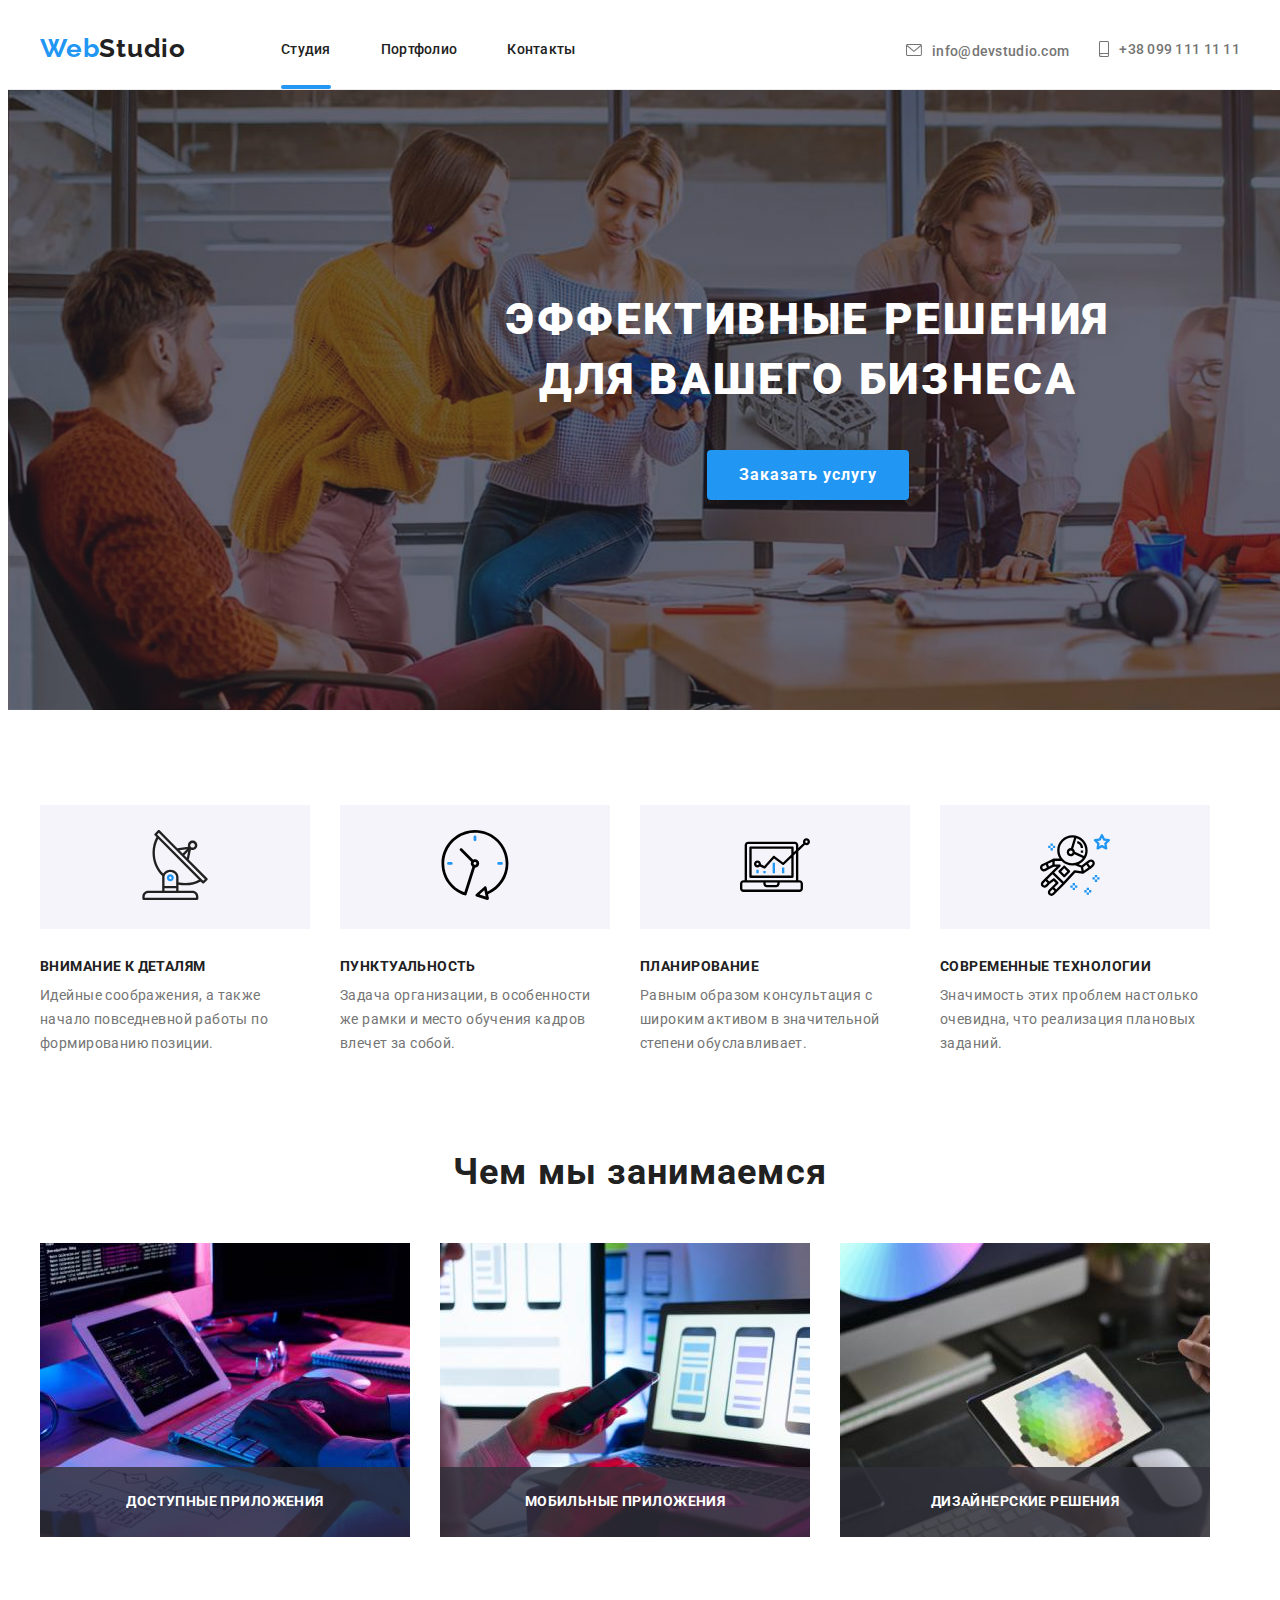
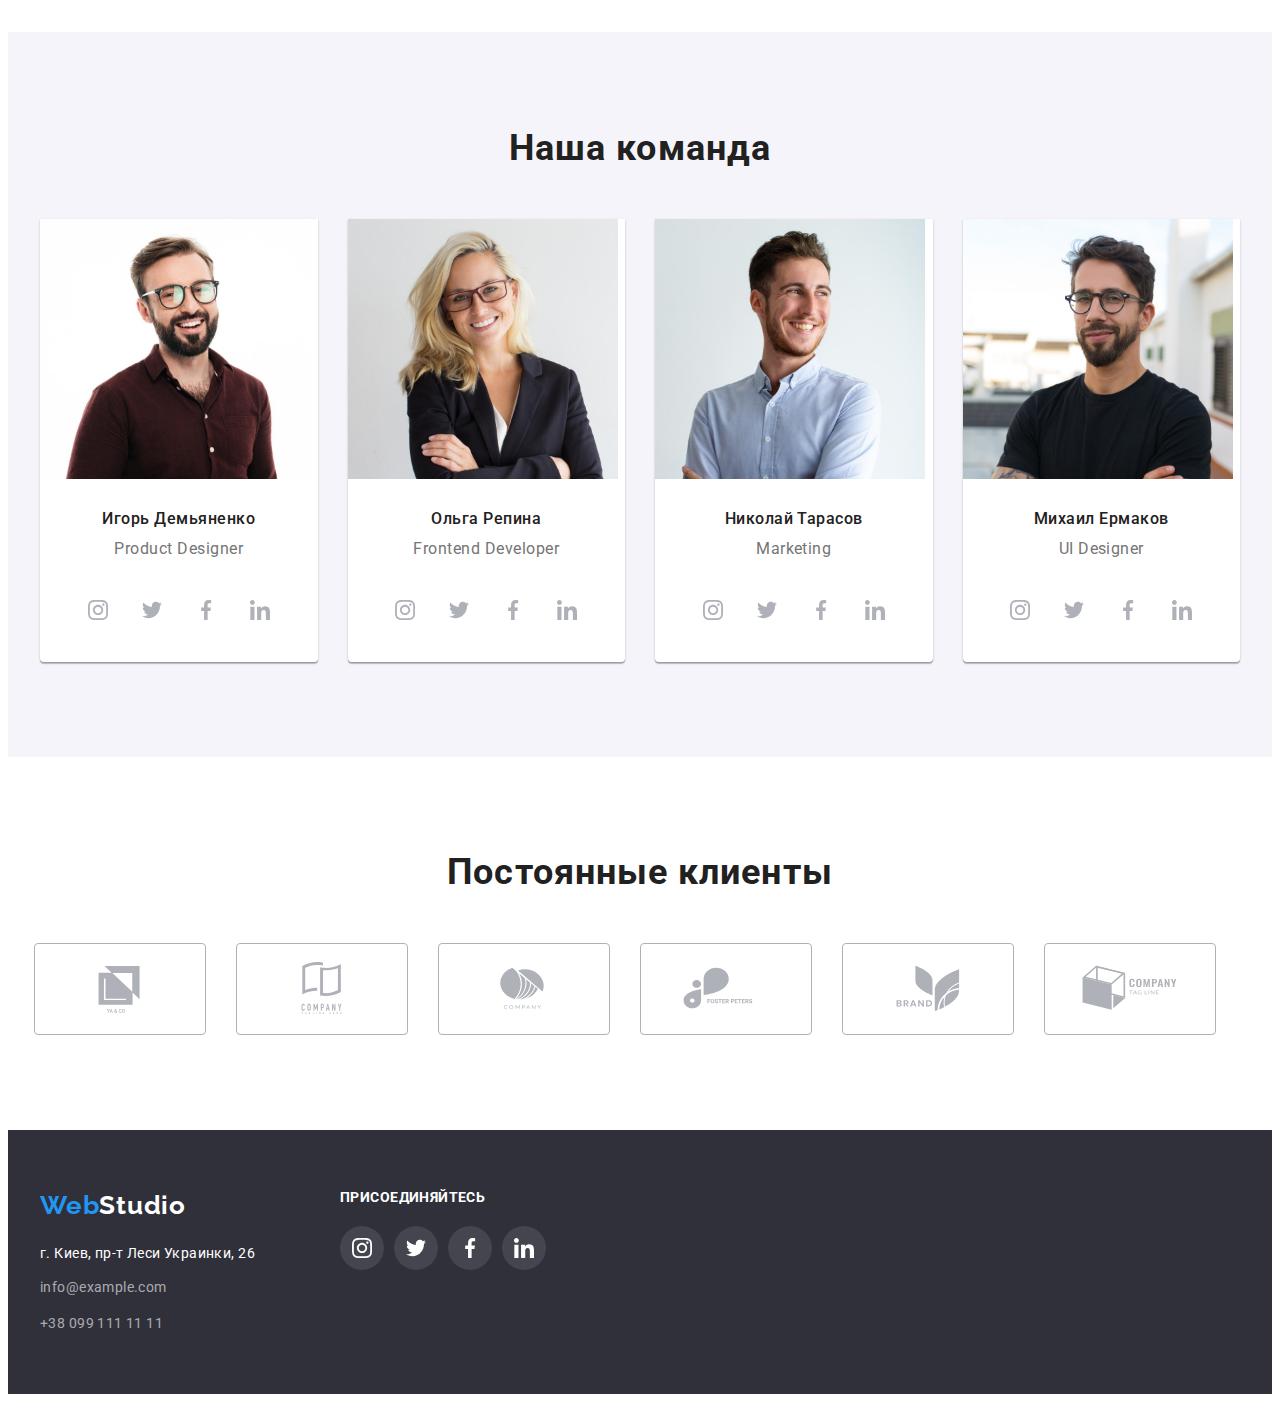
==== commit 52bb02c8: "1233" ====
--- a/index.html
+++ b/index.html
@@ -62,15 +62,15 @@
         <div class="header-conect">
           <div class="header-mailto">
           <a class="header-contact link" href="mailto:info@example.com"
-            ><svg class="header-icon" width="16px" height="12px">
+            >
+            <svg class="header-icon mailto" width="16px" height="12px">
               <use href="./img/icons.svg#icon-envelope"></use>
             </svg>info@devstudio.com</a
           >
           </div>
           <div class="header-tel">
-            <a href="" class="header-link">
           <a class="header-contact link" href="tel:++380991111111"
-            ><svg class="header-icon" width="10px" height="16px">
+            ><svg class="header-icon tel" width="10px" height="16px">
               <use href="./img/icons.svg#icon-smartphone"></use>
             </svg>+38 099 111 11 11</a
           >
@@ -443,6 +443,7 @@
             <a href="tel:++380991111111" class="footer-contact link"
               >+38 099 111 11 11</a
             >
+            </div>
         </address>
         <div class="footer-social">
           <p class="footer-socials">присоединяйтесь</p>
--- a/css/style.css
+++ b/css/style.css
@@ -27,7 +27,6 @@
   padding-right: 15px;
   margin: 0 auto;
 }
-
 p,
 h1,
 h2,
@@ -105,7 +104,6 @@
 }
 .header-tel {
   margin-left: 30px;
-  display: flex;
 }
 .header-icon {
   margin-right: 10px;
@@ -117,6 +115,15 @@
 .header-contact:focus {
   color: var(--logo-color);
   fill: var(--logo-color);
+  transition: cubic-bezier(0.4, 0, 0.2, 1) 250ms;
+}
+.tel {
+  position: relative;
+  top: 0.15em;
+}
+.header-mailto {
+  position: relative;
+  top: 0.15em;
 }
 /*----------header---------*/
 /*-----hero-----*/
@@ -131,6 +138,8 @@
   background-repeat: no-repeat;
   background-size: cover;
   background-position: center;
+  width: 1600px;
+  margin: 0 auto;
 }
 .hero-text {
   font-weight: 900;
@@ -255,8 +264,6 @@
   letter-spacing: 0.03em;
   text-transform: uppercase;
   color: #ffffff;
-}
-.work-img-text {
   position: absolute;
   bottom: 0;
   left: 0;
@@ -338,6 +345,7 @@
   align-items: center;
   justify-content: center;
   color: #757575;
+  transition: cubic-bezier(0.4, 0, 0.2, 1) 250ms;
 }
 .social-link:hover,
 .social-link:focus {
@@ -374,31 +382,25 @@
   justify-content: center;
 }
 .clients-link {
-  width: 100%;
-  height: 100%;
-  display: flex;
-  align-items: center;
-  justify-content: center;
-  background-color: rgba(255, 255, 255, 0.1);
-}
-.clients-list {
-  display: flex;
-}
-.clients-item {
   width: 170px;
   height: 90px;
+  display: flex;
+  align-items: center;
+  justify-content: center;
+  background-color: rgba(255, 255, 255, 0.1);
   margin-right: 30px;
   border: 1px solid #afb1b8;
-  box-sizing: border-box;
   border-radius: 4px;
 }
-.clients-item:hover,
-.clients-item:focus {
-  border-color: var(--logo-color);
-}
+.clients-list {
+  display: flex;
+}
+
 .clients-link:hover,
 .clients-link:focus {
   fill: var(--logo-color);
+  transition: cubic-bezier(0.4, 0, 0.2, 1) 250ms;
+  border-color: var(--logo-color);
 }
 .clients-link {
   fill: #afb1b8;
@@ -455,10 +457,12 @@
 .footer-social-link:hover,
 .footer-social-link:focus {
   background-color: #2196f3;
+  transition: cubic-bezier(0.4, 0, 0.2, 1) 250ms;
 }
 .footer-social-link:hover,
 .footer-social-link:focus .footer-social-icon {
   fill: #ffffff;
+  transition: cubic-bezier(0.4, 0, 0.2, 1) 250ms;
 }
 .footer-social-list {
   display: flex;
@@ -522,6 +526,7 @@
   box-shadow: 0px 3px 1px rgba(0, 0, 0, 0.1), 0px 1px 2px rgba(0, 0, 0, 0.08),
     0px 2px 2px rgba(0, 0, 0, 0.12);
   border-radius: 4px;
+  transition: cubic-bezier(0.4, 0, 0.2, 1) 250ms;
 }
 .filter {
   padding: 6px 22px;
@@ -548,6 +553,7 @@
   margin-bottom: 30px;
   flex-basis: calc((100% - 90px) / 3);
   margin-left: 30px;
+  transition: box-shadow 250ms cubic-bezier(0.4, 0, 0.2, 1);
 }
 .project:hover {
   box-shadow: 0px 1px 1px rgba(0, 0, 0, 0.12), 0px 4px 4px rgba(0, 0, 0, 0.06),
